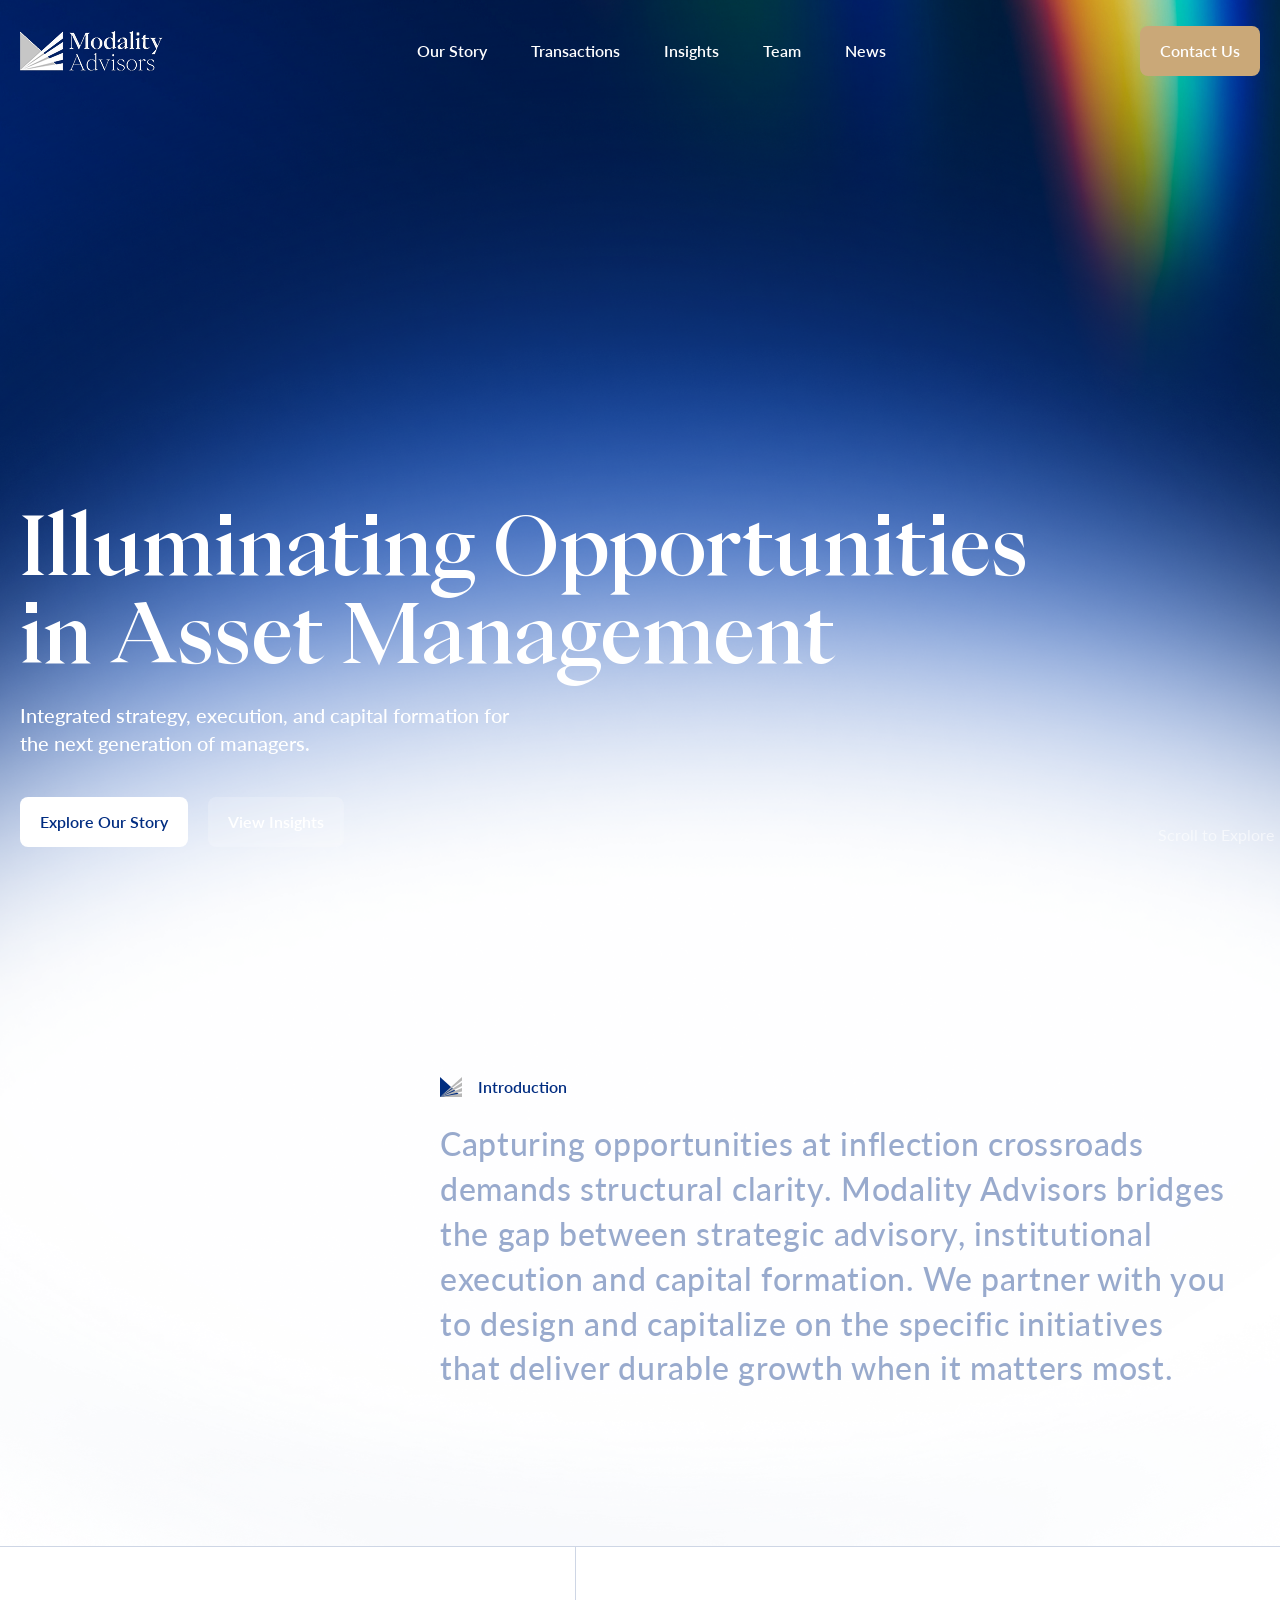
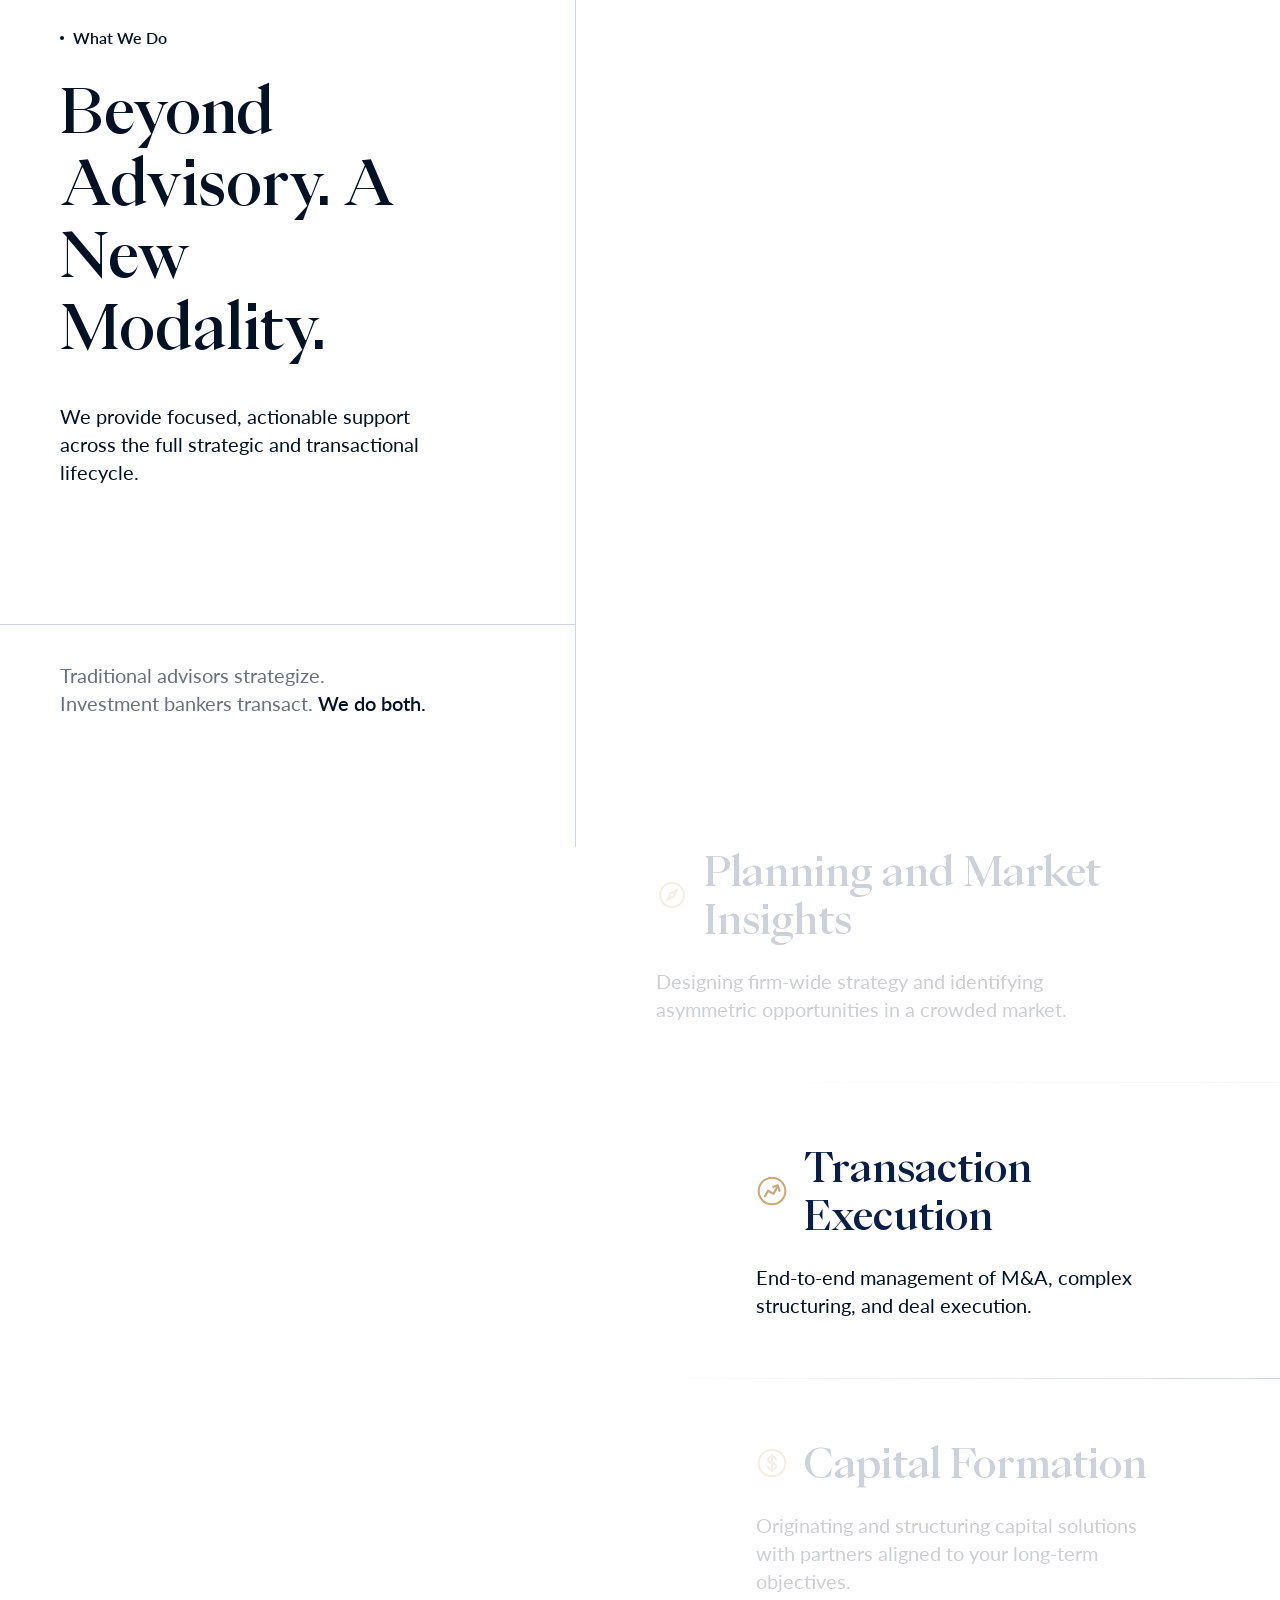
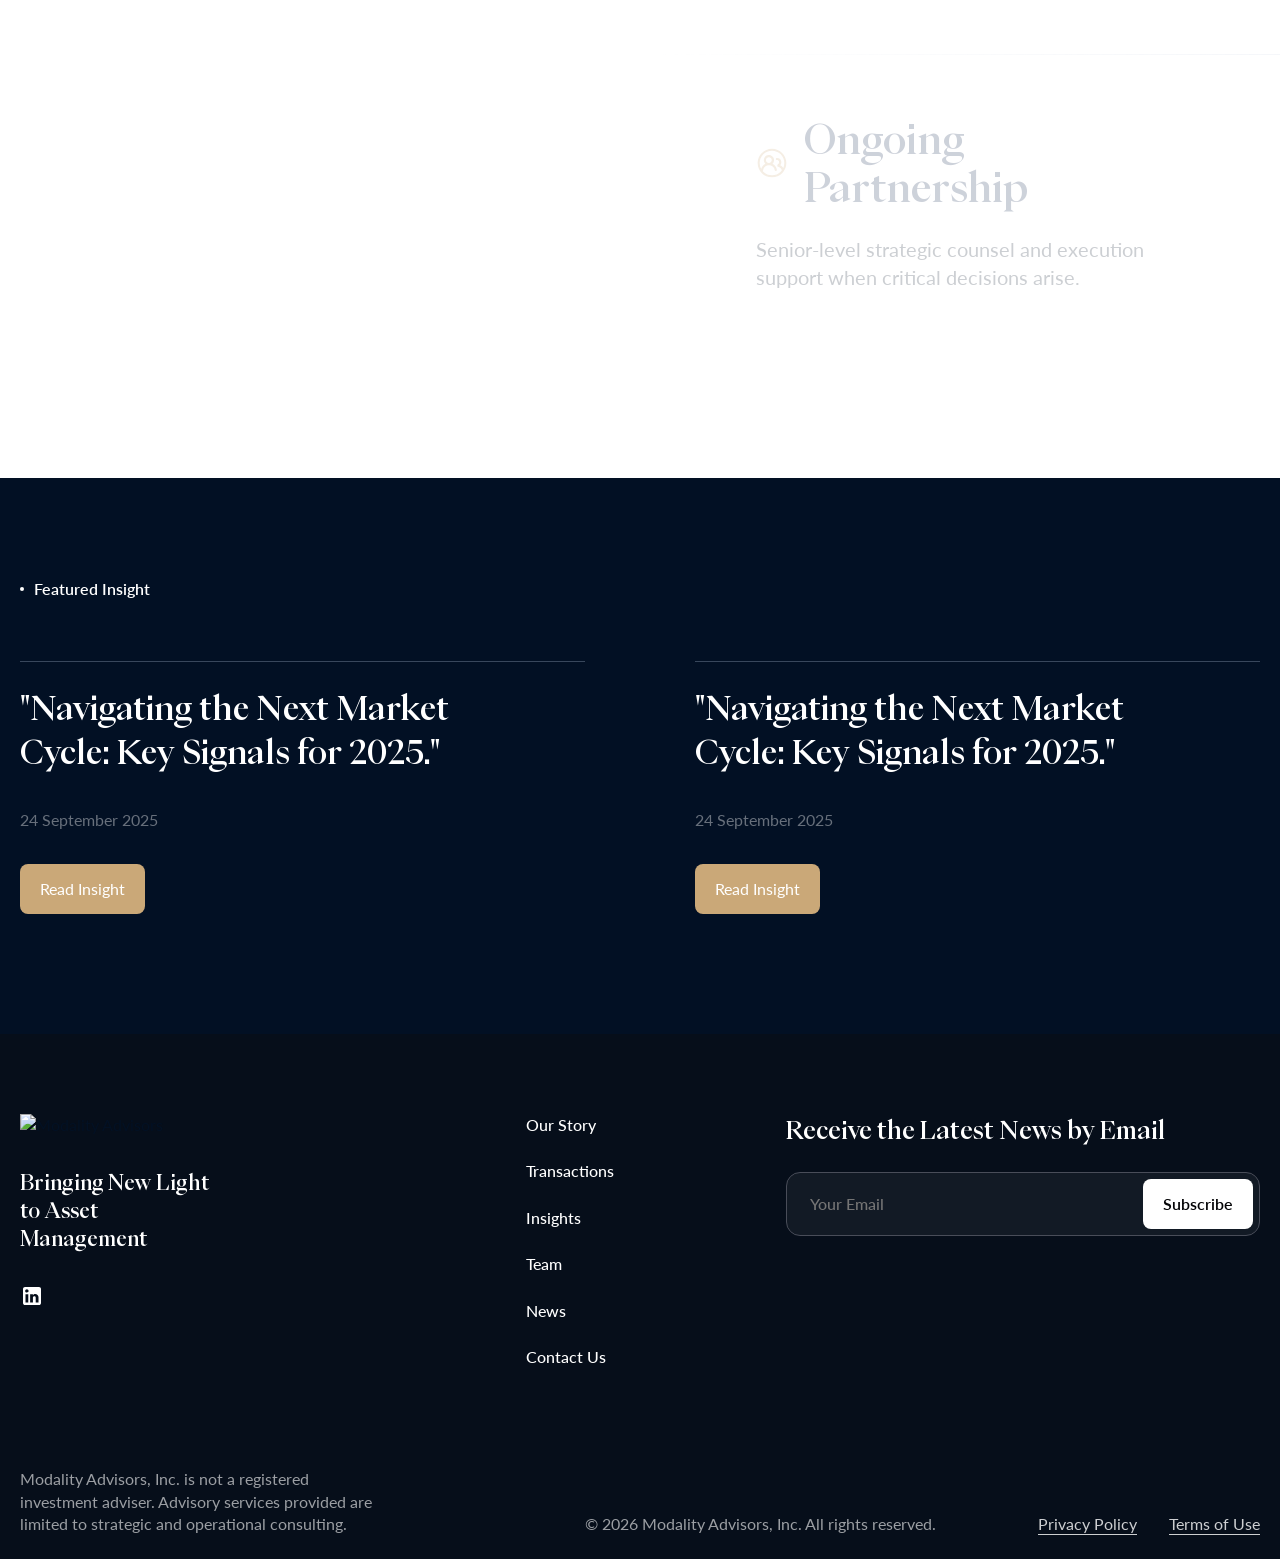
==== index.html @ 1dcf562c "Initial commit" ====
<!DOCTYPE html>
<html lang="en">

<head>
	<!-- Basic Page Needs
		================================================== -->
	<meta charset="utf-8">
	<!--[if IE]><meta http-equiv="x-ua-compatible" content="IE=9" /><![endif]-->
	<meta http-equiv="X-UA-Compatible" content="IE=edge">
	<meta name="viewport" content="width=device-width, initial-scale=1">
	<title></title>
	<meta name="description" content="SFI">
	<link rel="stylesheet" href="https://cdn.jsdelivr.net/npm/swiper@11/swiper-bundle.min.css" />

	<link rel="stylesheet" href="assets/fonts/PP-Eiko/stylesheet.css">
	<link rel="stylesheet" type="text/css" href="assets/css/main.css" />
	<link rel="stylesheet" type="text/css" href="assets/css/xh.css" />
	<link rel="stylesheet" type="text/css" href="assets/css/responsive.css" />

</head>

<body>
	<div id="wrapper">
		<header id="header" class="site-header">
			<div class="container">
				<div class="wrap-header">
					<div class="site-brand">
						<div class="logo">
							<a href="./index.html"><img src="assets/images/Logo.png" alt=""></a>
						</div>
					</div>
					<nav class="main-menu">
						<ul>
							<li><a href="#">Our Story</a></li>
							<li><a href="#">Transactions</a></li>
							<li><a href="#">Insights</a></li>
							<li><a href="#">Team</a></li>
							<li><a href="#">News</a></li>
						</ul>

					</nav>
					<div class="wrap-btn-header">
						<a href="#" class="btn btn-primary ">Contact Us</a>
					</div>
				</div>
			</div>

		</header>
		<main id="content" class="site-main">
			<div class="relative wrap-hero-bg">
				<section class="bg-hero">
					<img src="assets/images/home/bg-hero.png" alt="">
				</section>
				<section class="hero-section"
					style="--bg:url('../images/home/hero-home.png');--padding:40px;--height:887px">

					<div class="container">
						<div class="inner-hero">
							<h1 class="title-hero">Illuminating Opportunities in Asset Management</h1>
							<div class="desc-hero">
								<p>Integrated strategy, execution, and capital formation for <br> the next generation of
									managers.</p>
							</div>
							<div class="wrap-btn-hero">
								<a href="# " class="btn">Explore Our Story <span>
										<svg xmlns="http://www.w3.org/2000/svg" width="16" height="16"
											viewBox="0 0 16 16" fill="none">
											<path d="M2.5 8L13 8M9.5 12L13.5 8L9.5 4" stroke="#002C81"
												stroke-linecap="round" stroke-linejoin="round" />
										</svg></span></a>
								<a href="#" class="btn btn-secondary"> View Insights</a>
							</div>
						</div>
						<div class="scroll-explore">
							<p> Scroll to Explore</p>
							<span><svg xmlns="http://www.w3.org/2000/svg" width="24" height="24" viewBox="0 0 24 24"
									fill="none">
									<path
										d="M15.4708 13.4687C15.5395 13.395 15.6223 13.3359 15.7143 13.2949C15.8063 13.2539 15.9056 13.2319 16.0063 13.2301C16.107 13.2283 16.207 13.2469 16.3004 13.2846C16.3938 13.3223 16.4786 13.3785 16.5499 13.4497C16.6211 13.5209 16.6772 13.6057 16.7149 13.6991C16.7527 13.7925 16.7712 13.8925 16.7694 13.9932C16.7676 14.0939 16.7456 14.1932 16.7046 14.2852C16.6636 14.3772 16.6045 14.46 16.5308 14.5287L12.5308 18.5287C12.3902 18.6692 12.1996 18.748 12.0008 18.748C11.8021 18.748 11.6114 18.6692 11.4708 18.5287L7.47082 14.5287C7.39714 14.46 7.33803 14.3772 7.29704 14.2852C7.25605 14.1932 7.23401 14.0939 7.23223 13.9932C7.23046 13.8925 7.24898 13.7925 7.2867 13.6991C7.32442 13.6057 7.38057 13.5209 7.45179 13.4497C7.523 13.3785 7.60784 13.3223 7.70123 13.2846C7.79462 13.2469 7.89464 13.2283 7.99535 13.2301C8.09605 13.2319 8.19536 13.2539 8.28736 13.2949C8.37936 13.3359 8.46216 13.395 8.53082 13.4687L11.2508 16.1887L11.2508 6.49871C11.2508 6.2998 11.3298 6.10903 11.4705 5.96838C11.6111 5.82773 11.8019 5.74871 12.0008 5.74871C12.1997 5.74871 12.3905 5.82773 12.5312 5.96838C12.6718 6.10903 12.7508 6.2998 12.7508 6.49871L12.7508 16.1887L15.4708 13.4687Z"
										fill="white" fill-opacity="0.6" />
								</svg></span>
						</div>
					</div>
				</section>
				<section class="introduction-home">
					<div class="container">
						<div class="inner-introduction-home">
							<div class="heading-introduction-home">
								<img src="assets/images/home/BRAND ASSETS_MA_LOGOMARK_BLUE_GREY_2.svg" alt="">
								<h2>Introduction</h2>
							</div>
							<div class="content-introduction-home typing-fade">
								<p>
									Capturing opportunities at inflection crossroads demands structural clarity.
									Modality
									Advisors bridges the gap between strategic advisory, institutional execution and
									capital
									formation. We partner with you to design and capitalize on the specific
									initiatives that
									deliver durable growth when it matters most.
								</p>
							</div>
						</div>
					</div>
				</section>
			</div>
			<section class="what-we-do">
				<div class="what-we-do-col-left">
					<div class="what-we-do-header">
						<span class="what-we-do-label"><svg xmlns="http://www.w3.org/2000/svg" width="4" height="4"
								viewBox="0 0 4 4" fill="none">
								<circle cx="2" cy="2" r="2" fill="#031124" />
							</svg>What We Do</span>
						<h2 class="what-we-do-title">Beyond Advisory. A New Modality.</h2>
						<div class="what-we-do-desc">
							<p class="">We provide focused, actionable support across the full strategic and
								transactional lifecycle.</p>
						</div>
					</div>

					<div class="what-we-do-tagline">
						<p class="">Traditional advisors strategize.<br>
							Investment bankers transact.
							<strong>We do both.</strong>
						</p>
					</div>
				</div>

				<div class="what-we-do-col-right">
					<div class="what-we-do-item what-we-do-item--active">
						<div class="what-we-do-item-header">
							<span class="what-we-do-item-icon"><img src="assets/images/home/what-we-do-item-icon1.svg"
									alt=""></span>
							<h3 class="what-we-do-item-title">Planning and Market Insights</h3>
						</div>
						<p class="what-we-do-item-desc">Designing firm-wide strategy and identifying asymmetric
							opportunities in a crowded market.</p>
					</div>

					<div class="what-we-do-item">
						<div class="what-we-do-item-header">
							<span class="what-we-do-item-icon"><img src="assets/images/home/what-we-do-item-icon2.svg"
									alt=""></span>
							<h3 class="what-we-do-item-title">Transaction Execution</h3>
						</div>
						<p class="what-we-do-item-desc">End-to-end management of M&A, complex structuring, and deal
							execution.</p>
					</div>

					<div class="what-we-do-item">
						<div class="what-we-do-item-header">
							<span class="what-we-do-item-icon"><img src="assets/images/home/what-we-do-item-icon3.svg"
									alt=""></span>
							<h3 class="what-we-do-item-title">Capital Formation</h3>
						</div>
						<p class="what-we-do-item-desc">Originating and structuring capital solutions with partners
							aligned to your long-term objectives.</p>
					</div>

					<div class="what-we-do-item">
						<div class="what-we-do-item-header">
							<span class="what-we-do-item-icon"><img src="assets/images/home/what-we-do-item-icon4.svg"
									alt=""></span>
							<h3 class="what-we-do-item-title">Ongoing Partnership</h3>
						</div>
						<p class="what-we-do-item-desc">Senior-level strategic counsel and execution support when
							critical decisions arise.</p>
					</div>
				</div>

			</section>
			<section class="featured-insight">
				<div class="container">
					<span class="featured-insight-label"><svg xmlns="http://www.w3.org/2000/svg" width="4" height="4"
							viewBox="0 0 4 4" fill="none">
							<circle cx="2" cy="2" r="2" fill="white" />
						</svg>Featured Insight</span>

					<div class="featured-insight-grid">
						<div class="featured-insight-item">
							<h3 class="featured-insight-title">"Navigating the Next Market Cycle: Key Signals for 2025."
							</h3>
							<p class="featured-insight-date">24 September 2025</p>
							<a href="#" class="btn btn-primary">Read Insight <span><svg
										xmlns="http://www.w3.org/2000/svg" width="16" height="16" viewBox="0 0 16 16"
										fill="none">
										<path d="M8.375 3.5L12.875 8L8.375 12.5M12.25 8L3.125 8" stroke="white"
											stroke-width="1.5" stroke-miterlimit="10" stroke-linecap="square" />
									</svg></span></a>
						</div>

						<div class="featured-insight-item">
							<h3 class="featured-insight-title">"Navigating the Next Market Cycle: Key Signals for 2025."
							</h3>
							<p class="featured-insight-date">24 September 2025</p>
							<a href="#" class="btn btn-primary">Read Insight <span><svg
										xmlns="http://www.w3.org/2000/svg" width="16" height="16" viewBox="0 0 16 16"
										fill="none">
										<path d="M8.375 3.5L12.875 8L8.375 12.5M12.25 8L3.125 8" stroke="white"
											stroke-width="1.5" stroke-miterlimit="10" stroke-linecap="square" />
									</svg></span></a>
						</div>
					</div>
				</div>
			</section>
		</main>
		<footer class="site-footer" id="footer">
			<div class="container">
				<div class="footer-inner">
					<div class="footer-top">
						<div class="footer-brand">
							<a href="#" class="footer-logo">
								<img src="assets/images/logo.png" alt="Modality Advisors">
							</a>
							<p class="footer-tagline">Bringing New Light to Asset Management</p>
							<div class="footer-social">
								<a href="#" class="">
									<svg xmlns="http://www.w3.org/2000/svg" width="24" height="24" viewBox="0 0 24 24"
										fill="none">
										<path
											d="M19 3C19.5304 3 20.0391 3.21071 20.4142 3.58579C20.7893 3.96086 21 4.46957 21 5V19C21 19.5304 20.7893 20.0391 20.4142 20.4142C20.0391 20.7893 19.5304 21 19 21H5C4.46957 21 3.96086 20.7893 3.58579 20.4142C3.21071 20.0391 3 19.5304 3 19V5C3 4.46957 3.21071 3.96086 3.58579 3.58579C3.96086 3.21071 4.46957 3 5 3H19ZM18.5 18.5V13.2C18.5 12.3354 18.1565 11.5062 17.5452 10.8948C16.9338 10.2835 16.1046 9.94 15.24 9.94C14.39 9.94 13.4 10.46 12.92 11.24V10.13H10.13V18.5H12.92V13.57C12.92 12.8 13.54 12.17 14.31 12.17C14.6813 12.17 15.0374 12.3175 15.2999 12.5801C15.5625 12.8426 15.71 13.1987 15.71 13.57V18.5H18.5ZM6.88 8.56C7.32556 8.56 7.75288 8.383 8.06794 8.06794C8.383 7.75288 8.56 7.32556 8.56 6.88C8.56 5.95 7.81 5.19 6.88 5.19C6.43178 5.19 6.00193 5.36805 5.68499 5.68499C5.36805 6.00193 5.19 6.43178 5.19 6.88C5.19 7.81 5.95 8.56 6.88 8.56ZM8.27 18.5V10.13H5.5V18.5H8.27Z"
											fill="white" />
									</svg>
								</a>
							</div>

						</div>

						<nav class="footer-nav">
							<ul class="footer-nav-list">
								<li><a href="#">Our Story</a></li>
								<li><a href="#">Transactions</a></li>
								<li><a href="#">Insights</a></li>
								<li><a href="#">Team</a></li>
								<li><a href="#">News</a></li>
								<li><a href="#">Contact Us</a></li>
							</ul>
						</nav>

						<div class="footer-newsletter">
							<h3 class="footer-newsletter-title">Receive the Latest News by Email</h3>
							<div class="footer-newsletter-form">
								<input class="footer-newsletter-input" type="email" placeholder="Your Email">
								<button class="footer-newsletter-btn btn">Subscribe <span>
										<svg xmlns="http://www.w3.org/2000/svg" width="12" height="9" viewBox="0 0 12 9"
											fill="none">
											<path d="M0.5 4.5L11 4.5M7.5 8.5L11.5 4.5L7.5 0.5" stroke="#002C81"
												stroke-linecap="round" stroke-linejoin="round" />
										</svg>
									</span></button>
							</div>
						</div>
					</div>

					<div class="footer-bottom">
						<p class="footer-disclaimer">Modality Advisors, Inc. is not a registered investment adviser.
							Advisory services provided are limited to strategic and operational consulting.</p>
						<div class="footer-right-bottom">
							<p class="footer-copyright">© 2026 Modality Advisors, Inc. All rights reserved.</p>
							<div class="footer-legal">
								<a href="#">Privacy Policy</a>
								<a href="#">Terms of Use</a>
							</div>
						</div>
					</div>
				</div>
			</div>
		</footer>
	</div>

	<script type="text/javascript" src="assets/js/jquery-3.5.0.min.js"></script>
	<script src="https://cdn.jsdelivr.net/npm/swiper@11/swiper-bundle.min.js"></script>
	<script src="https://cdn.jsdelivr.net/npm/gsap@3/dist/gsap.min.js"></script>
	<script src="https://cdn.jsdelivr.net/npm/gsap@3/dist/ScrollTrigger.min.js"></script>
	<script type="text/javascript" src="assets/js/main.js"></script>
	<script type="text/javascript">
		document.addEventListener("DOMContentLoaded", function () {
			const elements = document.querySelectorAll(".typing-fade");
			if (!elements.length) return;

			elements.forEach((el) => {
				const text = el.textContent.replace(/\s+/g, " ").trim();
				el.textContent = "";

				[...text].forEach((char) => {
					const span = document.createElement("span");
					span.textContent = char;
					span.style.color = "rgba(0, 44, 129, 0.40)";
					el.appendChild(span);
				});

				const letters = el.querySelectorAll("span");

				function updateTypingByScroll() {
					const rect = el.getBoundingClientRect();
					const windowHeight = window.innerHeight;

					const start = windowHeight * 0.8;
					const end = windowHeight * 0.2;

					let progress = (start - rect.top) / (start - end);
					progress = Math.max(0, Math.min(1, progress));

					const activeCount = Math.floor(progress * letters.length);

					letters.forEach((letter, index) => {
						letter.style.color = index < activeCount ? "#002C81" : "rgba(0, 44, 129, 0.40)";
					});
				}

				updateTypingByScroll();
				window.addEventListener("scroll", updateTypingByScroll);
			});

			const scrollBtn = document.querySelector(".home-hero-scroll");
			if (!scrollBtn) return;

			scrollBtn.addEventListener("click", function () {
				const currentSection = scrollBtn.closest("section");
				if (!currentSection) return;

				const nextSection = currentSection.nextElementSibling;
				if (nextSection) {
					nextSection.scrollIntoView({
						behavior: "smooth",
						block: "start",
					});
				}
			});
		});
	</script>

</body>

</html>
---- assets/fonts/PP-Eiko/stylesheet.css ----
@font-face {
    font-family: 'PP Eiko';
    src: url('PPEiko-Heavy.woff2') format('woff2'),
        url('PPEiko-Heavy.woff') format('woff');
    font-weight: 900;
    font-style: normal;
    font-display: swap;
}

@font-face {
    font-family: 'PP Eiko';
    src: url('PPEiko-Thin.woff2') format('woff2'),
        url('PPEiko-Thin.woff') format('woff');
    font-weight: 100;
    font-style: normal;
    font-display: swap;
}

@font-face {
    font-family: 'PP Eiko';
    src: url('PPEiko-Medium.woff2') format('woff2'),
        url('PPEiko-Medium.woff') format('woff');
    font-weight: 500;
    font-style: normal;
    font-display: swap;
}
---- assets/css/main.css ----
/* ===== RESET ===== */
@import url('https://fonts.googleapis.com/css2?family=Lato:ital,wght@0,100;0,300;0,400;0,700;0,900;1,100;1,300;1,400;1,700;1,900&display=swap');

*,
*::before,
*::after {
  margin: 0;
  padding: 0;
  box-sizing: border-box;
}

:root {
  --Gold: #CAA878;
  --Blue: #002C81;
}

/* ===== BASE ===== */
html {
  font-size: 16px;
  scroll-behavior: smooth;
}

body {
 color: #031124;
  font-family: Lato;
  font-size: 16px;
  font-style: normal;
  font-weight: 400;
  line-height: 140%;
  background: #fff;
}

/* ===== ELEMENT ===== */
img {

  display: block;
}

a {
  text-decoration: none;
  color: inherit;
}

ul,
ol {
  list-style: none;
}

button,
input,
textarea {
  font-family: inherit;
  border: none;
  outline: none;
  background: none;
}

button {
  cursor: pointer;
}

/* ===== CONTAINER ===== */
.container {
  max-width: 1520px;
  margin: 0 auto;
  padding-left: 20px;
  padding-right: 20px;
}

/* ===== SECTION ===== */
h1,
h2,
h3,
h4,
h5,
h6 {
  font-weight: 500;
  line-height: 1.4;
  font-family: 'PP Eiko';

}

h1 {
  font-size: 80px;
}

h2 {
  font-size: 60px;
}

h3 {
  font-size: 40px;
}

p {
  margin-bottom: 24px;
 font-size: inherit;
}
p:last-child {
  margin-bottom: 0;
}
/* ===== UTILITIES ===== */
.text-center {
  text-align: center;
}

.text-left {
  text-align: left;
}

.text-right {
  text-align: right;
}

.d-flex {
  display: flex;
}

.align-center {
  align-items: center;
}

.justify-center {
  justify-content: center;
}

.justify-between {
  justify-content: space-between;
}

/* ===== BUTTON ===== */
.btn {
  display: inline-flex;
  padding: 14px 20px;
  justify-content: center;
  align-items: center;
  gap: 10px;
  border-radius: 8px;
  background: #FFF;
  color: var(--Blue, #002C81);
  font-family: Lato;
  font-size: 16px;
  font-style: normal;
  font-weight: 600;
  line-height: 140%;
  gap: 0;
}

.btn span {
  opacity: 0;
  visibility: visible;
  width: 0;
  transition: all 0.3s ease-in-out;
  display: flex;
  align-items: center;
  justify-content: center;
}

.btn:hover {
  gap: 10px;
}

.btn:hover span {
  opacity: 1;
  visibility: visible;
  width: 16px;
  height: 16px;
  aspect-ratio: 1/1;
}

.btn.btn-primary {
  border-radius: 8px;
  background: var(--Gold, #CAA878);
  backdrop-filter: blur(2px);
  color: #fff;
}

.btn.btn-primary:hover {
  border-radius: 8px;
  background: var(--Navy, #021024);
  backdrop-filter: blur(2px);
}

.btn.btn-secondary {
  border-radius: 8px;
  background: rgba(255, 255, 255, 0.20);
  backdrop-filter: blur(2px);
  color: #fff;
}

.btn.btn-secondary:hover {
  border-radius: 8px;
  background: rgba(29, 85, 188, 0.20);
  backdrop-filter: blur(2px);
}

/* ===== IMAGE COVER ===== */
.img-cover {
  width: 100%;
  height: 100%;
  object-fit: cover;
}

img {
  max-width: 100%;
  height: auto;
}

/* ===== HIDE / SHOW ===== */
.hidden {
  display: none !important;
}

a {
  -webkit-transition-duration: 0.3s;
  -moz-transition-duration: 0.3s;
  -ms-transition-duration: 0.3s;
  -o-transition-duration: 0.3s;
  transition-duration: 0.3s;
}

:focus {
  outline: none;
}

ul {
  padding: 0;
}

/*=======================
       Page Layout
=======================*/
#wrapper {
  /* overflow: hidden; */
  position: relative;
}
---- assets/css/xh.css ----
.site-header {
    position: absolute;
    width: 100%;
    top: 12px;
    left: 0;
    z-index: 99;
}

.wrap-header {
    display: flex;
    justify-content: space-between;
    align-items: center;
    padding: 14px 0;
}

.site-brand {
    width: 143px;
    aspect-ratio: 143/40;
}

.site-brand a {
    display: block;
}

.wrap-btn-header {
    width: 120px;
}

.site-brand a img {
    display: block;
    width: 100%;
    object-fit: cover;
    height: 100%;
}

.main-menu {}

.main-menu ul {
    display: flex;
    align-items: center;
    gap: 20px;
}

.main-menu ul li a {
    color: #FFF;
    font-family: Lato;
    font-size: 16px;
    font-style: normal;
    font-weight: 600;
    line-height: 140%;
    padding: 8px 12px;
}

.main-menu ul li a:hover {
    border-radius: 8px;
    background: rgba(255, 255, 255, 0.20);
    backdrop-filter: blur(2px);
}

/* footer */

.site-footer {
    padding: 80px 0 24px;
    background: #060E1A;
}

.footer-brand {
    width: 27%;
    display: flex;
    flex-direction: column;
    gap: 32px;
}

.footer-tagline {
    color: #FFF;
    font-family: "PP Eiko";
    font-size: 20px;
    font-style: normal;
    font-weight: 400;
    line-height: 140%;
    margin-bottom: 0;
    max-width: 205px;
}

.footer-social {
    display: flex;
    align-items: center;
    gap: 4px
}


.footer-social a {
    display: block;

}

.footer-social a img,
.footer-social a svg {
    display: block;
}


.footer-newsletter {
    max-width: 474px;
    width: 100%;
}


.footer-newsletter-title {
    color: #FFF;
    font-family: "PP Eiko";
    font-size: 24px;
    font-style: normal;
    font-weight: 400;
    line-height: 140%;
    margin-bottom: 24px;

}

.footer-newsletter-form {
    width: 100%;
    position: relative;
    display: inline-flex;
    padding: 6px 6px 6px 23px;
    justify-content: space-between;
    align-items: center;
    border-radius: 14px;
    border: 1px solid #494D59;
    background: rgba(255, 255, 255, 0.05);
}


.footer-newsletter-form input {
    color: #7E8190;
    font-family: Lato;
    font-size: 16px;
    font-style: normal;
    font-weight: 500;
    line-height: 140%;
    width: calc(100% - 140px);
}

.footer-newsletter-btn {
    color: #040406;
}

.footer-nav-list {
    display: flex;
    flex-direction: column;
    gap: 24px;

}

.footer-nav-list li a {
    color: #FFF;
    font-family: Lato;
    font-size: 16px;
    font-style: normal;
    font-weight: 500;
    line-height: 140%;
    /* 22.4px */
}

.footer-top {
    display: flex;
    justify-content: space-between;
    margin-bottom: 100px;
}

.footer-disclaimer {
    color: rgba(255, 255, 255, 0.60);
    font-family: Lato;
    font-size: 16px;
    font-style: normal;
    font-weight: 400;
    line-height: 140%;
    width: 100%;
    max-width: 352px;
    margin-bottom: 0;
}

.footer-bottom {
    display: flex;
    align-items: flex-end;
    justify-content: space-between;
    gap: 213px;
}

.footer-right-bottom {
    width: calc(100% - 213px - 352px);
    display: inline-flex;
    align-items: center;
    justify-content: space-between;
}

.footer-copyright {
    color: rgba(255, 255, 255, 0.60);
    font-family: Lato;
    font-size: 16px;
    font-style: normal;
    font-weight: 400;
    margin-bottom: 0;
    line-height: 140%;
}

.footer-legal {
    display: flex;
    align-items: center;
    gap: 32px;
}

.footer-legal a {
    color: rgba(255, 255, 255, 0.80);
    font-family: Lato;
    font-size: 16px;
    font-style: normal;
    font-weight: 400;
    line-height: 140%;
    text-decoration-line: underline;
    text-decoration-style: solid;
    text-decoration-skip-ink: auto;
    text-decoration-thickness: auto;
    text-underline-offset: auto;
    text-underline-position: from-font;
}

.hero-section {
    background-image: var(--bg);
    min-height: var(--height, 850px);
    background-position: center;
    background-repeat: no-repeat;
    background-size: cover;
    display: flex;
    align-items: end;
    justify-content: flex-start;
    padding: var(--padding, 60px) 0;
}



.hero-section .container {
    display: flex;
    flex-direction: column;
    align-items: flex-start;
    height: 100%;
    width: 100%;
    position: relative;

}

.wrap-btn-hero {
    display: flex;
    gap: 20px;
    margin-top: 40px;
}

.title-hero {

    color: #FFF;
    font-family: "PP Eiko";
    font-size: 80px;
    font-style: normal;
    font-weight: 500;
    line-height: 110%;
    max-width: 1033px;
    margin-bottom: 0;
}

.desc-hero {
    color: #FFF;
    font-family: Lato;
    font-size: 20px;
    font-style: normal;
    font-weight: 500;
    line-height: 140%;
    margin-top: 24px;
}

.desc-hero p {
    margin-bottom: 0;
}

.scroll-explore {
    display: inline-flex;
    align-items: center;
    gap: 2px;
    cursor: pointer;
    position: absolute;
    right: -20px;
    bottom: 0;
}

.scroll-explore p {
    color: rgba(255, 255, 255, 0.60);
    font-family: Lato;
    font-size: 16px;
    font-style: normal;
    font-weight: 400;
    line-height: 140%;
    /* 22.4px */
    margin-bottom: 0;
}

.scroll-explore span {
    width: 24px;
    height: 24px;
    justify-content: center;
    aspect-ratio: 1/1;
    display: flex;
    align-items: center;
}

.inner-introduction-home {
    max-width: 788px;
    margin-left: auto;
    margin-right: 32px;
}

.introduction-home {
    padding-top: 189px;
    padding-bottom: 155px;

}

.site-main {
    position: relative;
}

.bg-hero {
    position: absolute;
    top: 0;
    left: 0;
    z-index: 0;
    width: 100%;
}

.bg-hero img {
    width: 100%;
}

.hero-section {
    /* position: relative; */
    z-index: 1;
}

.introduction-home {
    z-index: 1;
    position: relative;
}

.relative {
    position: relative;
}

.heading-introduction-home {
    display: flex;
    gap: 16px;
    align-items: center;
    margin-bottom: 24px
}

.heading-introduction-home img {
    display: block;
}

.heading-introduction-home h2 {
    color: var(--Blue, #002C81);
    font-family: Lato;
    font-size: 16px;
    font-style: normal;
    font-weight: 600;
    line-height: 140%;
}

.content-introduction-home {
    color: rgba(0, 44, 129, 0.40);
    font-family: Lato;
    font-size: 32px;
    font-style: normal;
    font-weight: 500;
    line-height: 140%;
    letter-spacing: 0.64px;
}

.content-introduction-home span {
    color: var(--Blue, #002C81);
}

.wrap-hero-bg {
    overflow: hidden;
}

.what-we-do {
    border-top: 1px solid #CED6E5;
}

.what-we-do {
    display: flex;
    align-items: flex-start;
    position: relative;
}

.what-we-do-header {
    padding: 0 154px 0 60px
}

.what-we-do-col-left {
    width: 45%;
    padding: 0;
    padding: 80px 0 130px 0;
    position: sticky;
    top: 0;
    height: 100dvh;
    display: flex;
    flex-direction: column;
    justify-content: space-between;
    border-right: 1px solid #CED6E5;
}

.what-we-do-col-right {
    width: 55%;
    padding-top: 100dvh;
    padding-bottom: 127px;
    padding-left: 80px;
}

.what-we-do-label {
    display: flex;
    align-items: center;
    gap: 9px;
    color: #031124;
    font-family: Lato;
    font-size: 16px;
    font-style: normal;
    font-weight: 600;
    line-height: 140%;
    margin-bottom: 24px;
}

.what-we-do-label svg {
    display: block;
}

.what-we-do-title {
    color: #031124;
    font-family: "PP Eiko";
    font-size: 60px;
    font-style: normal;
    font-weight: 500;
    line-height: 120%;
    max-width: 517px;
    margin-bottom: 40px;
}

.what-we-do-desc {
    color: #031124;
    font-family: Lato;
    font-size: 20px;
    font-style: normal;
    font-weight: 400;
    line-height: 140%;
    max-width: 414px;
}

.what-we-do-tagline {
    padding: 36px 111px 0 60px;
    border-top: 1px solid #CED6E5;
    color: #69707F;
    font-family: Lato;
    font-size: 20px;
    font-style: normal;
    font-weight: 400;
    line-height: 140%;
    /* 28px */
}

.what-we-do-tagline strong {
    color: var(--Navy, #021024);
    font-weight: 600;
}

.what-we-do-item {
    padding: 60px 100px 60px 100px;
    position: relative;

}

.what-we-do-item::after {
    content: '';
    position: absolute;
    bottom: 0;
    left: 0;
    width: 100%;
    height: 1px;
    background: linear-gradient(90deg, rgba(206, 214, 229, 0.00) 0%, rgba(206, 214, 229, 0.50) 50%, #CED6E5 100%);
}

.what-we-do-item:last-child::after {
    display: none;
}

.what-we-do-item-header {
    display: flex;
    align-items: center;
    margin-bottom: 24px;
    gap: 16px;
}

.what-we-do-item-icon {
    width: 32px;
    height: 32px;
    display: flex;
    align-items: center;
    justify-content: center;
}

.what-we-do-item-icon img {
    display: block;
}

.what-we-do-item-title {
    color: #081E48;
    font-family: "PP Eiko";
    font-size: 40px;
    font-style: normal;
    font-weight: 400;
    line-height: 120%;
    width: calc(100% - 32px - 16px);
}

.what-we-do-item-desc {
    color: #031124;
    font-family: Lato;
    font-size: 20px;
    font-style: normal;
    font-weight: 400;
    line-height: 140%;
    max-width: 461px;
}

.what-we-do-item {
    opacity: 0.2;
    transition: all 0.3s ease-in-out;
}

.what-we-do-item--active {
    opacity: 1;
    padding-left: 0;
    padding-top: 0;
}

.featured-insight {
    padding: 100px 0 120px;
    background: #021024;
}

.featured-insight-label {
    color: #FFF;
    font-family: Lato;
    font-size: 16px;
    font-style: normal;
    font-weight: 600;
    line-height: 140%;
    /* 22.4px */
    display: flex;
    gap: 10px;
    align-items: center;
    margin-bottom: 60px;

}

.featured-insight-label svg {
    display: block;
}

.featured-insight-grid {
    display: grid;
    gap: 110px;
    grid-template-columns: repeat(2, 1fr);
}

.featured-insight-item {
    padding-top: 24px;
    padding-right: 71px;
    border-top: 1px solid #38475C;
}

.featured-insight-title {
    color: #FFF;
    font-family: "PP Eiko";
    font-size: 32px;
    font-style: normal;
    font-weight: 400;
    line-height: 140%;
    /* 44.8px */
    margin-bottom: 34px;
}

.featured-insight-date {
    color: rgba(255, 255, 255, 0.40);
    font-family: Lato;
    font-size: 16px;
    font-style: normal;
    font-weight: 400;
    line-height: 140%;
    margin-bottom: 32px;
}
.featured-insight-item .btn-primary{
    font-weight: 400;

}
.featured-insight-item .btn-primary:hover {
    background: var(--Gold, #CAA878);
    color: #fff;
}
---- assets/css/responsive.css ----
@media (max-width: 1280px) {

    .right-header {
        padding-right: 0;

    }.site-brand{
        margin: 0;
    }
}

@media (max-width: 1023px) {
    .right-header {
        padding-right: 0;
        position: absolute;
        width: 300px;
        top: 0;
        right: 0;
        display: flex;
        gap: 10px;
        flex-direction: column;
        background: #0D2E59;
        box-shadow: -2px 0px 12px 0px #00000040;
        padding: 58px 16px 94px;
        align-items: flex-start;
        max-height: 100dvh;
        overflow-y: auto;
        transform: translateX(100%);
        transition: all 0.5s ease-in-out;
    }

    .right-header.is-open {
        transform: translateX(0);

    }

    .main-menu .menu li .sub-menu li a img {
        filter: brightness(0) invert(1);
    }

    .menu-lang {
        order: -1;
        width: 100%;
        display: flex;
        justify-content: flex-end;
        align-items: center;
    }

    .main-menu .menu li a {
        padding: 0 0 16px;
        font-family: Epilogue;
        font-weight: 300;
        font-size: 20px;
        line-height: 26.67px;
        letter-spacing: 0px;
        color: #fff;
    }

    .main-menu .menu {
        display: block;
    }

    .wrap-header {
        padding: 12px 16px;

    }

    .hambuger-mobile {
        position: relative;
        background: #0D2E59;
        height: 30px;
        width: 30px;
        display: flex;
        align-items: center;
        justify-content: center;

    }

    .lines {
        width: 20px;
        height: 2px;
        background: #fff;
        display: block;
        position: absolute;
        top: 50%;
        left: 50%;
        margin-left: -10.5px;
        margin-top: -1.5px;
        -webkit-transition: -webkit-transform 200ms;
        transition: -webkit-transform 200ms;
        transition: transform 200ms;
        transition: transform 200ms, -webkit-transform 200ms;
    }

    .line-1 {
        -webkit-transform: translate3d(0, -6px, 0);
        transform: translate3d(0, -6px, 0);
    }

    .line-2 {
        -webkit-transform: translate3d(0, 0, 0);
        transform: translate3d(0, 0, 0);

    }

    .line-3 {
        -webkit-transform: translate3d(0, 6px, 0);
        transform: translate3d(0, 6px, 0);
    }

    .hambuger-mobile.exit .line-1 {
        -webkit-transform: translate3d(0, 0, 0) rotate(45deg);
        transform: translate3d(0, 0, 0) rotate(45deg);
    }

    .hambuger-mobile.exit .line-2 {
        opacity: 0;
        -webkit-transform: translate3d(0, 0, 0) scale(0.1, 1);
        transform: translate3d(0, 0, 0) scale(0.1, 1);
    }

    .hambuger-mobile.exit .line-3 {
        -webkit-transform: translate3d(0, 0, 0) rotate(-45deg);
        transform: translate3d(0, 0, 0) rotate(-45deg);
    }

    .sub-menu {
        display: none;
    }

    .main-menu .menu li .sub-menu li a {
        font-family: Epilogue;
        font-weight: 300;
        font-size: 14px;
        line-height: 18.67px;
        letter-spacing: 0px;
        padding: 0 0 10px;
        color: #fff;
    }
}
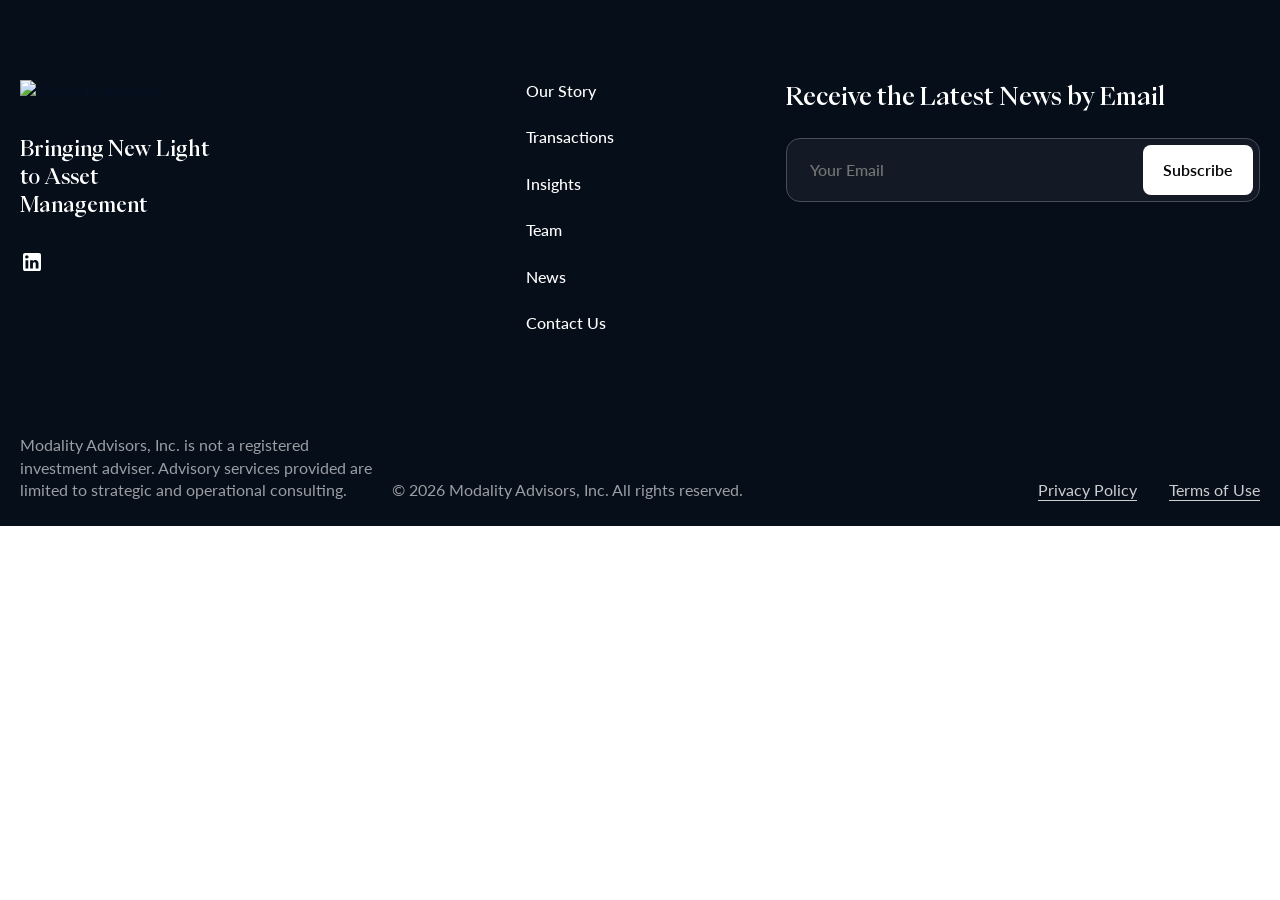
==== commit 9325a5f9: "feat: update code" ====
--- a/index.html
+++ b/index.html
@@ -11,6 +11,7 @@
 	<title></title>
 	<meta name="description" content="SFI">
 	<link rel="stylesheet" href="https://cdn.jsdelivr.net/npm/swiper@11/swiper-bundle.min.css" />
+	<link rel="stylesheet" href="assets/libs/effect-carousel.min.css">
 
 	<link rel="stylesheet" href="assets/fonts/PP-Eiko/stylesheet.css">
 	<link rel="stylesheet" type="text/css" href="assets/css/main.css" />
@@ -21,7 +22,7 @@
 
 <body>
 	<div id="wrapper">
-		<header id="header" class="site-header">
+		<header id="header" class="site-header hidden">
 			<div class="container">
 				<div class="wrap-header">
 					<div class="site-brand">
@@ -42,11 +43,61 @@
 					<div class="wrap-btn-header">
 						<a href="#" class="btn btn-primary ">Contact Us</a>
 					</div>
+					<div class="hambuger-mobile">
+						<span class="lines line-1"></span>
+						<span class="lines line-2"></span>
+						<span class="lines line-3"></span>
+					</div>
 				</div>
 			</div>
 
 		</header>
-		<main id="content" class="site-main">
+		<div class="wrap-menu-mobile">
+			<div class="inner-menu-mobile">
+				<nav class="main-menu">
+					<ul>
+						<li><a href="#">Our Story</a></li>
+						<li><a href="#">Transactions</a></li>
+						<li><a href="#">Insights</a></li>
+						<li><a href="#">Team</a></li>
+						<li><a href="#">News</a></li>
+					</ul>
+				</nav>
+				<div class="contact-info-header">
+					<div class="contact-info-header-group">
+						<span class="contact-info-header-label">Office:</span>
+						<div class="contact-info-header-desc">
+							<address class="">
+								350 Fifth Avenue, Suite 4100<br>
+								New York, NY 10118<br>
+								United States
+							</address>
+						</div>
+					</div>
+
+					<div class="contact-info-header-group">
+						<span class="contact-info-header-label">General Inquiries:</span>
+						<div class="contact-info-header-desc">
+							<a href="mailto:inquiries@modalityadvisors.com"
+								class="contact-info-header-email">inquiries@modalityadvisors.com</a>
+						</div>
+					</div>
+
+					<div class="contact-info-header-group">
+						<span class="contact-info-header-label">Media Inquiries:</span>
+						<div class="contact-info-header-desc">
+							<a href="mailto:media@modalityadvisors.com"
+								class="contact-info-header-email">media@modalityadvisors.com</a>
+						</div>
+
+					</div>
+
+					<a href="#" class="btn btn-primary">Contact Us</a>
+				</div>
+			</div>
+
+		</div>
+		<main id="content" class="site-main hidden" >
 			<div class="relative wrap-hero-bg">
 				<section class="bg-hero">
 					<img src="assets/images/home/bg-hero.png" alt="">
@@ -168,6 +219,76 @@
 					</div>
 				</div>
 
+			</section>
+			<section class="built-for-leaders" style="--bg:url('../images/home/leaders-bg.png');">
+				<div class="container">
+					<div class="built-for-leaders-wrapper">
+						<div class="built-for-leaders-content">
+							<h2 class="built-for-leaders-title">Built For Leaders at the Intersection</h2>
+							<p class="built-for-leaders-subtitle">Supporting Managers Seeking to Expand Client Solutions
+								&
+								Navigating
+								Complexity</p>
+							<p class="built-for-leaders-desc">We serve as a force multiplier for teams requiring
+								high-level
+								strategic
+								counsel and rigorous deal execution.</p>
+						</div>
+						<div class="built-for-leaders-swiper">
+							<div class="swiper ">
+								<div class="swiper-wrapper">
+									<div class="swiper-slide built-for-leaders-slide">
+										<span class="slide-number">01</span>
+										<div>
+											<h3 class="slide-title">Growth-Stage Managers</h3>
+											<p class="slide-desc">architecting their next phase of expansion.</p>
+										</div>
+									</div>
+									<div class="swiper-slide built-for-leaders-slide">
+										<span class="slide-number">02</span>
+										<div>
+											<h3 class="slide-title">Emerging Firms</h3>
+											<p class="slide-desc">encountering critical inflection points in their
+												lifecycle.</p>
+										</div>
+									</div>
+									<div class="swiper-slide built-for-leaders-slide">
+										<span class="slide-number">03</span>
+										<div>
+											<h3 class="slide-title">Institutional Platforms</h3>
+											<p class="slide-desc">operationalizing complex new mandates.</p>
+										</div>
+									</div>
+									<div class="swiper-slide built-for-leaders-slide">
+										<span class="slide-number">04</span>
+										<div>
+											<h3 class="slide-title">Capital Raising</h3>
+											<p class="slide-desc">operationalizing complex new mandates.</p>
+										</div>
+									</div>
+								</div>
+
+								<div class="built-for-leaders-prev btn-leaders-swiper"><svg
+										xmlns="http://www.w3.org/2000/svg" width="24" height="24" viewBox="0 0 24 24"
+										fill="none">
+										<path
+											d="M5.64689 11.6463L10.6469 6.64635C10.7408 6.55246 10.8681 6.49971 11.0009 6.49971C11.1337 6.49971 11.261 6.55246 11.3549 6.64635C11.4488 6.74023 11.5015 6.86757 11.5015 7.00035C11.5015 7.13312 11.4488 7.26046 11.3549 7.35435L7.20789 11.5003L18.0009 11.5003C18.1335 11.5003 18.2607 11.553 18.3544 11.6468C18.4482 11.7406 18.5009 11.8677 18.5009 12.0003C18.5009 12.133 18.4482 12.2601 18.3544 12.3539C18.2607 12.4477 18.1335 12.5003 18.0009 12.5003L7.20789 12.5003L11.3549 16.6463C11.4488 16.7402 11.5015 16.8676 11.5015 17.0003C11.5015 17.1331 11.4488 17.2605 11.3549 17.3543C11.261 17.4482 11.1337 17.501 11.0009 17.501C10.8681 17.501 10.7408 17.4482 10.6469 17.3543L5.64689 12.3543C5.60033 12.3079 5.56339 12.2527 5.53818 12.192C5.51298 12.1312 5.5 12.0661 5.5 12.0003C5.5 11.9346 5.51298 11.8695 5.53818 11.8087C5.56339 11.748 5.60033 11.6928 5.64689 11.6463Z"
+											fill="white" />
+									</svg></div>
+								<div class="built-for-leaders-next btn-leaders-swiper"><svg
+										xmlns="http://www.w3.org/2000/svg" width="24" height="24" viewBox="0 0 24 24"
+										fill="none">
+										<path
+											d="M18.3531 11.6463L13.3531 6.64635C13.2592 6.55246 13.1319 6.49971 12.9991 6.49971C12.8663 6.49971 12.739 6.55246 12.6451 6.64635C12.5512 6.74023 12.4985 6.86757 12.4985 7.00035C12.4985 7.13312 12.5512 7.26046 12.6451 7.35435L16.7921 11.5003L5.99911 11.5003C5.8665 11.5003 5.73932 11.553 5.64555 11.6468C5.55178 11.7406 5.49911 11.8677 5.49911 12.0003C5.49911 12.133 5.55178 12.2601 5.64555 12.3539C5.73932 12.4477 5.8665 12.5003 5.99911 12.5003L16.7921 12.5003L12.6451 16.6463C12.5512 16.7402 12.4985 16.8676 12.4985 17.0003C12.4985 17.1331 12.5512 17.2605 12.6451 17.3543C12.739 17.4482 12.8663 17.501 12.9991 17.501C13.1319 17.501 13.2592 17.4482 13.3531 17.3543L18.3531 12.3543C18.3997 12.3079 18.4366 12.2527 18.4618 12.192C18.487 12.1312 18.5 12.0661 18.5 12.0003C18.5 11.9346 18.487 11.8695 18.4618 11.8087C18.4366 11.748 18.3997 11.6928 18.3531 11.6463Z"
+											fill="white" />
+									</svg></div>
+								<div class="swiper-pagination built-for-leaders-pagination"></div>
+							</div>
+						</div>
+
+					</div>
+
+				</div>
 			</section>
 			<section class="featured-insight">
 				<div class="container">
@@ -270,64 +391,12 @@
 
 	<script type="text/javascript" src="assets/js/jquery-3.5.0.min.js"></script>
 	<script src="https://cdn.jsdelivr.net/npm/swiper@11/swiper-bundle.min.js"></script>
+	<script src="assets/libs/effect-carousel.min.js"></script>
 	<script src="https://cdn.jsdelivr.net/npm/gsap@3/dist/gsap.min.js"></script>
 	<script src="https://cdn.jsdelivr.net/npm/gsap@3/dist/ScrollTrigger.min.js"></script>
 	<script type="text/javascript" src="assets/js/main.js"></script>
 	<script type="text/javascript">
-		document.addEventListener("DOMContentLoaded", function () {
-			const elements = document.querySelectorAll(".typing-fade");
-			if (!elements.length) return;
-
-			elements.forEach((el) => {
-				const text = el.textContent.replace(/\s+/g, " ").trim();
-				el.textContent = "";
-
-				[...text].forEach((char) => {
-					const span = document.createElement("span");
-					span.textContent = char;
-					span.style.color = "rgba(0, 44, 129, 0.40)";
-					el.appendChild(span);
-				});
-
-				const letters = el.querySelectorAll("span");
-
-				function updateTypingByScroll() {
-					const rect = el.getBoundingClientRect();
-					const windowHeight = window.innerHeight;
-
-					const start = windowHeight * 0.8;
-					const end = windowHeight * 0.2;
-
-					let progress = (start - rect.top) / (start - end);
-					progress = Math.max(0, Math.min(1, progress));
-
-					const activeCount = Math.floor(progress * letters.length);
-
-					letters.forEach((letter, index) => {
-						letter.style.color = index < activeCount ? "#002C81" : "rgba(0, 44, 129, 0.40)";
-					});
-				}
-
-				updateTypingByScroll();
-				window.addEventListener("scroll", updateTypingByScroll);
-			});
-
-			const scrollBtn = document.querySelector(".home-hero-scroll");
-			if (!scrollBtn) return;
-
-			scrollBtn.addEventListener("click", function () {
-				const currentSection = scrollBtn.closest("section");
-				if (!currentSection) return;
-
-				const nextSection = currentSection.nextElementSibling;
-				if (nextSection) {
-					nextSection.scrollIntoView({
-						behavior: "smooth",
-						block: "start",
-					});
-				}
-			});
-		});
+
 	</script>
 
 </body>
--- a/assets/libs/effect-carousel.min.css
+++ b/assets/libs/effect-carousel.min.css
@@ -0,0 +1 @@
+.swiper-carousel{position:relative;margin:0 auto;max-width:100%;overflow:hidden}.swiper-carousel .swiper-slide,.swiper-carousel swiper-slide{position:relative}
--- a/assets/css/xh.css
+++ b/assets/css/xh.css
@@ -1,615 +1,765 @@
 .site-header {
-    position: absolute;
-    width: 100%;
-    top: 12px;
-    left: 0;
-    z-index: 99;
+  position: absolute;
+  width: 100%;
+  top: 12px;
+  left: 0;
+  z-index: 999;
 }
 
 .wrap-header {
-    display: flex;
-    justify-content: space-between;
-    align-items: center;
-    padding: 14px 0;
+  display: flex;
+  justify-content: space-between;
+  align-items: center;
+  padding: 14px 0;
 }
 
 .site-brand {
-    width: 143px;
-    aspect-ratio: 143/40;
+  width: 143px;
+  aspect-ratio: 143/40;
 }
 
 .site-brand a {
-    display: block;
+  display: block;
 }
 
 .wrap-btn-header {
-    width: 120px;
+  width: 120px;
 }
 
 .site-brand a img {
-    display: block;
-    width: 100%;
-    object-fit: cover;
-    height: 100%;
-}
-
-.main-menu {}
+  display: block;
+  width: 100%;
+  object-fit: cover;
+  height: 100%;
+}
+
+.main-menu {
+}
 
 .main-menu ul {
-    display: flex;
-    align-items: center;
-    gap: 20px;
+  display: flex;
+  align-items: center;
+  gap: 20px;
 }
 
 .main-menu ul li a {
-    color: #FFF;
-    font-family: Lato;
-    font-size: 16px;
-    font-style: normal;
-    font-weight: 600;
-    line-height: 140%;
-    padding: 8px 12px;
-}
-
-.main-menu ul li a:hover {
+  color: #fff;
+  font-family: Lato;
+  font-size: 16px;
+  font-style: normal;
+  font-weight: 600;
+  line-height: 140%;
+  padding: 8px 12px;
+}
+
+@media (min-width: 1024px) {
+  .main-menu ul li a:hover {
     border-radius: 8px;
-    background: rgba(255, 255, 255, 0.20);
+    background: rgba(255, 255, 255, 0.2);
     backdrop-filter: blur(2px);
+  }
 }
 
 /* footer */
 
 .site-footer {
-    padding: 80px 0 24px;
-    background: #060E1A;
+  padding: 80px 0 24px;
+  background: #060e1a;
 }
 
 .footer-brand {
-    width: 27%;
-    display: flex;
-    flex-direction: column;
-    gap: 32px;
+  width: 27%;
+  display: flex;
+  flex-direction: column;
+  gap: 32px;
 }
 
 .footer-tagline {
-    color: #FFF;
-    font-family: "PP Eiko";
-    font-size: 20px;
-    font-style: normal;
-    font-weight: 400;
-    line-height: 140%;
-    margin-bottom: 0;
-    max-width: 205px;
+  color: #fff;
+  font-family: "PP Eiko";
+  font-size: 20px;
+  font-style: normal;
+  font-weight: 400;
+  line-height: 140%;
+  margin-bottom: 0;
+  max-width: 205px;
 }
 
 .footer-social {
-    display: flex;
-    align-items: center;
-    gap: 4px
-}
-
+  display: flex;
+  align-items: center;
+  gap: 4px;
+}
 
 .footer-social a {
-    display: block;
-
+  display: block;
 }
 
 .footer-social a img,
 .footer-social a svg {
-    display: block;
-}
-
+  display: block;
+}
 
 .footer-newsletter {
-    max-width: 474px;
-    width: 100%;
-}
-
+  max-width: 474px;
+  width: 100%;
+}
 
 .footer-newsletter-title {
-    color: #FFF;
-    font-family: "PP Eiko";
-    font-size: 24px;
-    font-style: normal;
-    font-weight: 400;
-    line-height: 140%;
-    margin-bottom: 24px;
-
+  color: #fff;
+  font-family: "PP Eiko";
+  font-size: 24px;
+  font-style: normal;
+  font-weight: 400;
+  line-height: 140%;
+  margin-bottom: 24px;
 }
 
 .footer-newsletter-form {
-    width: 100%;
-    position: relative;
-    display: inline-flex;
-    padding: 6px 6px 6px 23px;
-    justify-content: space-between;
-    align-items: center;
-    border-radius: 14px;
-    border: 1px solid #494D59;
-    background: rgba(255, 255, 255, 0.05);
-}
-
+  width: 100%;
+  position: relative;
+  display: inline-flex;
+  padding: 6px 6px 6px 23px;
+  justify-content: space-between;
+  align-items: center;
+  border-radius: 14px;
+  border: 1px solid #494d59;
+  background: rgba(255, 255, 255, 0.05);
+}
 
 .footer-newsletter-form input {
-    color: #7E8190;
-    font-family: Lato;
-    font-size: 16px;
-    font-style: normal;
-    font-weight: 500;
-    line-height: 140%;
-    width: calc(100% - 140px);
+  color: #7e8190;
+  font-family: Lato;
+  font-size: 16px;
+  font-style: normal;
+  font-weight: 500;
+  line-height: 140%;
+  width: calc(100% - 140px);
 }
 
 .footer-newsletter-btn {
-    color: #040406;
+  color: #040406;
 }
 
 .footer-nav-list {
-    display: flex;
-    flex-direction: column;
-    gap: 24px;
-
+  display: flex;
+  flex-direction: column;
+  gap: 24px;
 }
 
 .footer-nav-list li a {
-    color: #FFF;
-    font-family: Lato;
-    font-size: 16px;
-    font-style: normal;
-    font-weight: 500;
-    line-height: 140%;
-    /* 22.4px */
+  color: #fff;
+  font-family: Lato;
+  font-size: 16px;
+  font-style: normal;
+  font-weight: 500;
+  line-height: 140%;
+  /* 22.4px */
 }
 
 .footer-top {
-    display: flex;
-    justify-content: space-between;
-    margin-bottom: 100px;
+  display: flex;
+  justify-content: space-between;
+  margin-bottom: 100px;
 }
 
 .footer-disclaimer {
-    color: rgba(255, 255, 255, 0.60);
-    font-family: Lato;
-    font-size: 16px;
-    font-style: normal;
-    font-weight: 400;
-    line-height: 140%;
-    width: 100%;
-    max-width: 352px;
-    margin-bottom: 0;
+  color: rgba(255, 255, 255, 0.6);
+  font-family: Lato;
+  font-size: 16px;
+  font-style: normal;
+  font-weight: 400;
+  line-height: 140%;
+  width: 100%;
+  max-width: 352px;
+  margin-bottom: 0;
 }
 
 .footer-bottom {
-    display: flex;
-    align-items: flex-end;
-    justify-content: space-between;
-    gap: 213px;
+  display: flex;
+  align-items: flex-end;
+  justify-content: space-between;
+  gap: 213px;
 }
 
 .footer-right-bottom {
-    width: calc(100% - 213px - 352px);
-    display: inline-flex;
-    align-items: center;
-    justify-content: space-between;
+  width: calc(100% - 213px - 352px);
+  display: inline-flex;
+  align-items: center;
+  justify-content: space-between;
 }
 
 .footer-copyright {
-    color: rgba(255, 255, 255, 0.60);
-    font-family: Lato;
-    font-size: 16px;
-    font-style: normal;
-    font-weight: 400;
-    margin-bottom: 0;
-    line-height: 140%;
+  color: rgba(255, 255, 255, 0.6);
+  font-family: Lato;
+  font-size: 16px;
+  font-style: normal;
+  font-weight: 400;
+  margin-bottom: 0;
+  line-height: 140%;
 }
 
 .footer-legal {
-    display: flex;
-    align-items: center;
-    gap: 32px;
+  display: flex;
+  align-items: center;
+  gap: 32px;
 }
 
 .footer-legal a {
-    color: rgba(255, 255, 255, 0.80);
-    font-family: Lato;
-    font-size: 16px;
-    font-style: normal;
-    font-weight: 400;
-    line-height: 140%;
-    text-decoration-line: underline;
-    text-decoration-style: solid;
-    text-decoration-skip-ink: auto;
-    text-decoration-thickness: auto;
-    text-underline-offset: auto;
-    text-underline-position: from-font;
+  color: rgba(255, 255, 255, 0.8);
+  font-family: Lato;
+  font-size: 16px;
+  font-style: normal;
+  font-weight: 400;
+  line-height: 140%;
+  text-decoration-line: underline;
+  text-decoration-style: solid;
+  text-decoration-skip-ink: auto;
+  text-decoration-thickness: auto;
+  text-underline-offset: auto;
+  text-underline-position: from-font;
 }
 
 .hero-section {
-    background-image: var(--bg);
-    min-height: var(--height, 850px);
-    background-position: center;
-    background-repeat: no-repeat;
-    background-size: cover;
-    display: flex;
-    align-items: end;
-    justify-content: flex-start;
-    padding: var(--padding, 60px) 0;
-}
-
-
+  background-image: var(--bg);
+  min-height: var(--height, 850px);
+  background-position: center;
+  background-repeat: no-repeat;
+  background-size: cover;
+  display: flex;
+  align-items: end;
+  justify-content: flex-start;
+  padding: var(--padding, 60px) 0;
+}
 
 .hero-section .container {
-    display: flex;
-    flex-direction: column;
-    align-items: flex-start;
-    height: 100%;
-    width: 100%;
-    position: relative;
-
+  display: flex;
+  flex-direction: column;
+  align-items: flex-start;
+  height: 100%;
+  width: 100%;
+  position: relative;
 }
 
 .wrap-btn-hero {
-    display: flex;
-    gap: 20px;
-    margin-top: 40px;
+  display: flex;
+  gap: 20px;
+  margin-top: 40px;
 }
 
 .title-hero {
-
-    color: #FFF;
-    font-family: "PP Eiko";
-    font-size: 80px;
-    font-style: normal;
-    font-weight: 500;
-    line-height: 110%;
-    max-width: 1033px;
-    margin-bottom: 0;
+  color: #fff;
+  font-family: "PP Eiko";
+  font-size: 80px;
+  font-style: normal;
+  font-weight: 500;
+  line-height: 110%;
+  max-width: 1033px;
+  margin-bottom: 0;
 }
 
 .desc-hero {
-    color: #FFF;
-    font-family: Lato;
-    font-size: 20px;
-    font-style: normal;
-    font-weight: 500;
-    line-height: 140%;
-    margin-top: 24px;
+  color: #fff;
+  font-family: Lato;
+  font-size: 20px;
+  font-style: normal;
+  font-weight: 500;
+  line-height: 140%;
+  margin-top: 24px;
 }
 
 .desc-hero p {
-    margin-bottom: 0;
+  margin-bottom: 0;
 }
 
 .scroll-explore {
-    display: inline-flex;
-    align-items: center;
-    gap: 2px;
-    cursor: pointer;
-    position: absolute;
-    right: -20px;
-    bottom: 0;
+  display: inline-flex;
+  align-items: center;
+  gap: 2px;
+  cursor: pointer;
+  position: absolute;
+  right: -20px;
+  bottom: 0;
 }
 
 .scroll-explore p {
-    color: rgba(255, 255, 255, 0.60);
-    font-family: Lato;
-    font-size: 16px;
-    font-style: normal;
-    font-weight: 400;
-    line-height: 140%;
-    /* 22.4px */
-    margin-bottom: 0;
+  color: rgba(255, 255, 255, 0.6);
+  font-family: Lato;
+  font-size: 16px;
+  font-style: normal;
+  font-weight: 400;
+  line-height: 140%;
+  /* 22.4px */
+  margin-bottom: 0;
 }
 
 .scroll-explore span {
-    width: 24px;
-    height: 24px;
-    justify-content: center;
-    aspect-ratio: 1/1;
-    display: flex;
-    align-items: center;
+  width: 24px;
+  height: 24px;
+  justify-content: center;
+  aspect-ratio: 1/1;
+  display: flex;
+  align-items: center;
 }
 
 .inner-introduction-home {
-    max-width: 788px;
-    margin-left: auto;
-    margin-right: 32px;
+  max-width: 788px;
+  margin-left: auto;
+  margin-right: 32px;
 }
 
 .introduction-home {
-    padding-top: 189px;
-    padding-bottom: 155px;
-
+  padding-top: 189px;
+  padding-bottom: 155px;
 }
 
 .site-main {
-    position: relative;
+  position: relative;
 }
 
 .bg-hero {
-    position: absolute;
-    top: 0;
-    left: 0;
-    z-index: 0;
-    width: 100%;
+  position: absolute;
+  top: 0;
+  left: 0;
+  z-index: 0;
+  width: 100%;
 }
 
 .bg-hero img {
-    width: 100%;
+  width: 100%;
 }
 
 .hero-section {
-    /* position: relative; */
-    z-index: 1;
+  /* position: relative; */
+  z-index: 1;
 }
 
 .introduction-home {
-    z-index: 1;
-    position: relative;
+  z-index: 1;
+  position: relative;
 }
 
 .relative {
-    position: relative;
+  position: relative;
 }
 
 .heading-introduction-home {
-    display: flex;
-    gap: 16px;
-    align-items: center;
-    margin-bottom: 24px
+  display: flex;
+  gap: 16px;
+  align-items: center;
+  margin-bottom: 24px;
 }
 
 .heading-introduction-home img {
-    display: block;
+  display: block;
 }
 
 .heading-introduction-home h2 {
-    color: var(--Blue, #002C81);
-    font-family: Lato;
-    font-size: 16px;
-    font-style: normal;
-    font-weight: 600;
-    line-height: 140%;
+  color: var(--Blue, #002c81);
+  font-family: Lato;
+  font-size: 16px;
+  font-style: normal;
+  font-weight: 600;
+  line-height: 140%;
 }
 
 .content-introduction-home {
-    color: rgba(0, 44, 129, 0.40);
-    font-family: Lato;
-    font-size: 32px;
-    font-style: normal;
-    font-weight: 500;
-    line-height: 140%;
-    letter-spacing: 0.64px;
+  color: rgba(0, 44, 129, 0.4);
+  font-family: Lato;
+  font-size: 32px;
+  font-style: normal;
+  font-weight: 500;
+  line-height: 140%;
+  letter-spacing: 0.64px;
 }
 
 .content-introduction-home span {
-    color: var(--Blue, #002C81);
+  color: var(--Blue, #002c81);
 }
 
 .wrap-hero-bg {
-    overflow: hidden;
+  overflow: hidden;
 }
 
 .what-we-do {
-    border-top: 1px solid #CED6E5;
+  border-top: 1px solid #ced6e5;
 }
 
 .what-we-do {
-    display: flex;
-    align-items: flex-start;
-    position: relative;
+  display: flex;
+  align-items: flex-start;
+  position: relative;
 }
 
 .what-we-do-header {
-    padding: 0 154px 0 60px
+  padding: 0 154px 0 60px;
 }
 
 .what-we-do-col-left {
-    width: 45%;
-    padding: 0;
-    padding: 80px 0 130px 0;
-    position: sticky;
-    top: 0;
-    height: 100dvh;
-    display: flex;
-    flex-direction: column;
-    justify-content: space-between;
-    border-right: 1px solid #CED6E5;
+  width: 45%;
+  padding: 0;
+  padding: 80px 0 130px 0;
+  position: sticky;
+  top: 0;
+  height: 100dvh;
+  display: flex;
+  flex-direction: column;
+  justify-content: space-between;
+  border-right: 1px solid #ced6e5;
 }
 
 .what-we-do-col-right {
-    width: 55%;
-    padding-top: 100dvh;
-    padding-bottom: 127px;
-    padding-left: 80px;
+  width: 55%;
+  padding-top: 100dvh;
+  padding-bottom: 127px;
+  padding-left: 80px;
 }
 
 .what-we-do-label {
-    display: flex;
-    align-items: center;
-    gap: 9px;
-    color: #031124;
-    font-family: Lato;
-    font-size: 16px;
-    font-style: normal;
-    font-weight: 600;
-    line-height: 140%;
-    margin-bottom: 24px;
+  display: flex;
+  align-items: center;
+  gap: 9px;
+  color: #031124;
+  font-family: Lato;
+  font-size: 16px;
+  font-style: normal;
+  font-weight: 600;
+  line-height: 140%;
+  margin-bottom: 24px;
 }
 
 .what-we-do-label svg {
-    display: block;
+  display: block;
 }
 
 .what-we-do-title {
-    color: #031124;
-    font-family: "PP Eiko";
-    font-size: 60px;
-    font-style: normal;
-    font-weight: 500;
-    line-height: 120%;
-    max-width: 517px;
-    margin-bottom: 40px;
+  color: #031124;
+  font-family: "PP Eiko";
+  font-size: 60px;
+  font-style: normal;
+  font-weight: 500;
+  line-height: 120%;
+  max-width: 517px;
+  margin-bottom: 40px;
 }
 
 .what-we-do-desc {
-    color: #031124;
-    font-family: Lato;
-    font-size: 20px;
-    font-style: normal;
-    font-weight: 400;
-    line-height: 140%;
-    max-width: 414px;
+  color: #031124;
+  font-family: Lato;
+  font-size: 20px;
+  font-style: normal;
+  font-weight: 400;
+  line-height: 140%;
+  max-width: 414px;
 }
 
 .what-we-do-tagline {
-    padding: 36px 111px 0 60px;
-    border-top: 1px solid #CED6E5;
-    color: #69707F;
-    font-family: Lato;
-    font-size: 20px;
-    font-style: normal;
-    font-weight: 400;
-    line-height: 140%;
-    /* 28px */
+  padding: 36px 111px 0 60px;
+  border-top: 1px solid #ced6e5;
+  color: #69707f;
+  font-family: Lato;
+  font-size: 20px;
+  font-style: normal;
+  font-weight: 400;
+  line-height: 140%;
+  /* 28px */
 }
 
 .what-we-do-tagline strong {
-    color: var(--Navy, #021024);
-    font-weight: 600;
+  color: var(--Navy, #021024);
+  font-weight: 600;
 }
 
 .what-we-do-item {
-    padding: 60px 100px 60px 100px;
-    position: relative;
-
+  padding: 60px 100px 60px 100px;
+  position: relative;
 }
 
 .what-we-do-item::after {
-    content: '';
-    position: absolute;
-    bottom: 0;
-    left: 0;
-    width: 100%;
-    height: 1px;
-    background: linear-gradient(90deg, rgba(206, 214, 229, 0.00) 0%, rgba(206, 214, 229, 0.50) 50%, #CED6E5 100%);
+  content: "";
+  position: absolute;
+  bottom: 0;
+  left: 0;
+  width: 100%;
+  height: 1px;
+  background: linear-gradient(
+    90deg,
+    rgba(206, 214, 229, 0) 0%,
+    rgba(206, 214, 229, 0.5) 50%,
+    #ced6e5 100%
+  );
 }
 
 .what-we-do-item:last-child::after {
-    display: none;
+  display: none;
 }
 
 .what-we-do-item-header {
-    display: flex;
-    align-items: center;
-    margin-bottom: 24px;
-    gap: 16px;
+  display: flex;
+  align-items: center;
+  margin-bottom: 24px;
+  gap: 16px;
 }
 
 .what-we-do-item-icon {
-    width: 32px;
-    height: 32px;
-    display: flex;
-    align-items: center;
-    justify-content: center;
+  width: 32px;
+  height: 32px;
+  display: flex;
+  align-items: center;
+  justify-content: center;
 }
 
 .what-we-do-item-icon img {
-    display: block;
+  display: block;
 }
 
 .what-we-do-item-title {
-    color: #081E48;
-    font-family: "PP Eiko";
-    font-size: 40px;
-    font-style: normal;
-    font-weight: 400;
-    line-height: 120%;
-    width: calc(100% - 32px - 16px);
+  color: #081e48;
+  font-family: "PP Eiko";
+  font-size: 40px;
+  font-style: normal;
+  font-weight: 400;
+  line-height: 120%;
+  width: calc(100% - 32px - 16px);
 }
 
 .what-we-do-item-desc {
-    color: #031124;
-    font-family: Lato;
-    font-size: 20px;
-    font-style: normal;
-    font-weight: 400;
-    line-height: 140%;
-    max-width: 461px;
+  color: #031124;
+  font-family: Lato;
+  font-size: 20px;
+  font-style: normal;
+  font-weight: 400;
+  line-height: 140%;
+  max-width: 461px;
 }
 
 .what-we-do-item {
-    opacity: 0.2;
-    transition: all 0.3s ease-in-out;
+  opacity: 0.2;
+  transition: all 0.3s ease-in-out;
 }
 
 .what-we-do-item--active {
-    opacity: 1;
-    padding-left: 0;
-    padding-top: 0;
+  opacity: 1;
+  padding-left: 0;
+  padding-top: 0;
 }
 
 .featured-insight {
-    padding: 100px 0 120px;
-    background: #021024;
+  padding: 100px 0 120px;
+  background: #021024;
 }
 
 .featured-insight-label {
-    color: #FFF;
-    font-family: Lato;
-    font-size: 16px;
-    font-style: normal;
-    font-weight: 600;
-    line-height: 140%;
-    /* 22.4px */
-    display: flex;
-    gap: 10px;
-    align-items: center;
-    margin-bottom: 60px;
-
+  color: #fff;
+  font-family: Lato;
+  font-size: 16px;
+  font-style: normal;
+  font-weight: 600;
+  line-height: 140%;
+  /* 22.4px */
+  display: flex;
+  gap: 10px;
+  align-items: center;
+  margin-bottom: 60px;
 }
 
 .featured-insight-label svg {
-    display: block;
+  display: block;
 }
 
 .featured-insight-grid {
-    display: grid;
-    gap: 110px;
-    grid-template-columns: repeat(2, 1fr);
+  display: grid;
+  gap: 110px;
+  grid-template-columns: repeat(2, 1fr);
 }
 
 .featured-insight-item {
-    padding-top: 24px;
-    padding-right: 71px;
-    border-top: 1px solid #38475C;
+  padding-top: 24px;
+  padding-right: 71px;
+  border-top: 1px solid #38475c;
 }
 
 .featured-insight-title {
-    color: #FFF;
-    font-family: "PP Eiko";
-    font-size: 32px;
-    font-style: normal;
-    font-weight: 400;
-    line-height: 140%;
-    /* 44.8px */
-    margin-bottom: 34px;
+  color: #fff;
+  font-family: "PP Eiko";
+  font-size: 32px;
+  font-style: normal;
+  font-weight: 400;
+  line-height: 140%;
+  /* 44.8px */
+  margin-bottom: 34px;
 }
 
 .featured-insight-date {
-    color: rgba(255, 255, 255, 0.40);
-    font-family: Lato;
-    font-size: 16px;
-    font-style: normal;
-    font-weight: 400;
-    line-height: 140%;
-    margin-bottom: 32px;
-}
-.featured-insight-item .btn-primary{
-    font-weight: 400;
-
+  color: rgba(255, 255, 255, 0.4);
+  font-family: Lato;
+  font-size: 16px;
+  font-style: normal;
+  font-weight: 400;
+  line-height: 140%;
+  margin-bottom: 32px;
+}
+.featured-insight-item .btn-primary {
+  font-weight: 400;
 }
 .featured-insight-item .btn-primary:hover {
-    background: var(--Gold, #CAA878);
-    color: #fff;
-}+  background: var(--Gold, #caa878);
+  color: #fff;
+}
+.built-for-leaders {
+  padding: 40px 0;
+  background-image: var(--bg);
+  background-size: cover;
+  background-position: center;
+  background-repeat: no-repeat;
+}
+
+.built-for-leaders-wrapper {
+  display: flex;
+
+  gap: 40px;
+}
+.built-for-leaders-content {
+  width: calc(50% - 40px);
+  display: flex;
+  align-items: flex-start;
+  justify-content: flex-end;
+  flex-direction: column;
+}
+.built-for-leaders-swiper {
+  width: calc(50%);
+  border-radius: 16px;
+  background: rgba(255, 255, 255, 0.2);
+  padding: 185px 151px 185px 192px;
+  backdrop-filter: blur(25px);
+}
+.built-for-leaders-title {
+  color: #fff;
+  font-family: "PP Eiko";
+  font-size: 60px;
+  font-style: normal;
+  font-weight: 500;
+  line-height: 120%;
+  max-width: 515px;
+  padding-bottom: 32px;
+  border-bottom: 1px solid #38475c;
+}
+.built-for-leaders-subtitle {
+  color: #fff;
+  font-family: Lato;
+  font-size: 28px;
+  font-style: normal;
+  font-weight: 300;
+  line-height: 120%; /* 33.6px */
+  max-width: 527px;
+  margin-bottom: 0;
+  margin-top: 16px;
+}
+.built-for-leaders-desc {
+  color: #fff;
+  font-family: Lato;
+  font-size: 16px;
+  font-style: normal;
+  font-weight: 500;
+  line-height: 140%; /* 22.4px */
+  max-width: 433px;
+  margin-top: 24px;
+  margin-bottom: 20px;
+}
+.built-for-leaders-slide {
+  width: 353px;
+  height: 400px;
+  aspect-ratio: 353/400;
+  border-radius: 12px;
+  border: 1px solid rgba(255, 255, 255, 0.8);
+  background: linear-gradient(0deg, #002c81 0%, rgba(0, 44, 129, 0.4) 100%);
+  backdrop-filter: blur(24px);
+  display: flex;
+  justify-content: space-between;
+  flex-direction: column;
+  padding: 32px;
+  position: relative;
+  overflow: hidden;
+}
+
+.slide-number {
+  color: var(--Gold, #caa878);
+  font-family: Lato;
+  font-size: 16px;
+  font-style: normal;
+  font-weight: 300;
+  line-height: 140%;
+}
+
+.built-for-leaders-slide .slide-title {
+  color: #fff;
+  font-family: "PP Eiko";
+  font-size: 24px;
+  font-style: normal;
+  font-weight: 500;
+  line-height: 120%; /* 28.8px */
+  max-width: 206px;
+  margin-bottom: 16px;
+}
+.built-for-leaders-slide .slide-desc {
+  color: rgba(255, 255, 255, 0.8);
+  font-family: Lato;
+  font-size: 16px;
+  font-style: normal;
+  font-weight: 400;
+  max-width: 180px;
+  line-height: 140%;
+  margin: 0;
+}
+.btn-leaders-swiper {
+  width: 40px;
+  height: 40px;
+  aspect-ratio: 1/1;
+  background: var(--Gold, #caa878);
+  border: rgba(255, 255, 255, 0.8);
+  backdrop-filter: blur(24px);
+  display: flex;
+  align-items: center;
+  justify-content: center;
+  position: absolute;
+  border-radius: 50%;
+  top: 50%;
+  transform: translateY(-50%);
+  cursor: pointer;
+  transition: all 0.3s ease-in-out;
+}
+.btn-leaders-swiper:hover {
+  background: #002c81;
+}
+.built-for-leaders-prev {
+  left: -96px;
+}
+.built-for-leaders-next {
+  right: -96px;
+}
+
+.built-for-leaders .swiper-pagination-bullet {
+  background: #6a7079;
+  width: 5px;
+  height: 5px;
+  margin: 0 !important;
+  opacity: 1 !important;
+}
+.built-for-leaders .swiper-pagination-bullet-active {
+  background: #caa878;
+  width: 8px;
+  height: 8px;
+}
+.built-for-leaders .built-for-leaders-pagination {
+  display: flex;
+  align-items: center;
+  justify-content: center;
+  gap: 6px;
+  bottom: -33px;
+}
+.hambuger-mobile {
+  display: none;
+}
+.wrap-menu-mobile {
+  display: none;
+}
--- a/assets/css/responsive.css
+++ b/assets/css/responsive.css
@@ -1,139 +1,186 @@
 @media (max-width: 1280px) {
-
-    .right-header {
-        padding-right: 0;
-
-    }.site-brand{
-        margin: 0;
-    }
+  .footer-bottom {
+    gap: 20px;
+  }
+  .footer-right-bottom {
+    width: calc(100% - 20px - 352px);
+  }
 }
 
 @media (max-width: 1023px) {
-    .right-header {
-        padding-right: 0;
-        position: absolute;
-        width: 300px;
-        top: 0;
-        right: 0;
-        display: flex;
-        gap: 10px;
-        flex-direction: column;
-        background: #0D2E59;
-        box-shadow: -2px 0px 12px 0px #00000040;
-        padding: 58px 16px 94px;
-        align-items: flex-start;
-        max-height: 100dvh;
-        overflow-y: auto;
-        transform: translateX(100%);
-        transition: all 0.5s ease-in-out;
-    }
+  .main-menu,
+  .wrap-btn-header {
+    display: none;
+  }
+  .hambuger-mobile {
+    position: relative;
+    width: 32px;
+    height: 32px;
+    aspect-ratio: 1/1;
+    display: flex;
+    align-items: center;
+    justify-content: center;
+  }
 
-    .right-header.is-open {
-        transform: translateX(0);
+  .lines {
+    width: 24px;
+    height: 2px;
+    background: #fff;
+    display: block;
+    position: absolute;
+    top: 50%;
+    border-radius: 2px;
+    left: 50%;
+    margin-left: -10.5px;
+    margin-top: -1.5px;
+    -webkit-transition: -webkit-transform 200ms;
+    transition: -webkit-transform 200ms;
+    transition: transform 200ms;
+    transition:
+      transform 200ms,
+      -webkit-transform 200ms;
+  }
 
-    }
+  .line-1 {
+    -webkit-transform: translate3d(0, -6px, 0);
+    transform: translate3d(0, -6px, 0);
+  }
 
-    .main-menu .menu li .sub-menu li a img {
-        filter: brightness(0) invert(1);
-    }
+  .line-2 {
+    -webkit-transform: translate3d(0, 0, 0);
+    transform: translate3d(0, 0, 0);
+  }
 
-    .menu-lang {
-        order: -1;
-        width: 100%;
-        display: flex;
-        justify-content: flex-end;
-        align-items: center;
-    }
+  .line-3 {
+    -webkit-transform: translate3d(0, 6px, 0);
+    transform: translate3d(0, 6px, 0);
+  }
 
-    .main-menu .menu li a {
-        padding: 0 0 16px;
-        font-family: Epilogue;
-        font-weight: 300;
-        font-size: 20px;
-        line-height: 26.67px;
-        letter-spacing: 0px;
-        color: #fff;
-    }
+  .hambuger-mobile.exit .line-1 {
+    -webkit-transform: translate3d(0, 0, 0) rotate(45deg);
+    transform: translate3d(0, 0, 0) rotate(45deg);
+  }
 
-    .main-menu .menu {
-        display: block;
-    }
+  .hambuger-mobile.exit .line-2 {
+    opacity: 0;
+    -webkit-transform: translate3d(0, 0, 0) scale(0.1, 1);
+    transform: translate3d(0, 0, 0) scale(0.1, 1);
+  }
 
-    .wrap-header {
-        padding: 12px 16px;
-
-    }
-
-    .hambuger-mobile {
-        position: relative;
-        background: #0D2E59;
-        height: 30px;
-        width: 30px;
-        display: flex;
-        align-items: center;
-        justify-content: center;
-
-    }
-
-    .lines {
-        width: 20px;
-        height: 2px;
-        background: #fff;
-        display: block;
-        position: absolute;
-        top: 50%;
-        left: 50%;
-        margin-left: -10.5px;
-        margin-top: -1.5px;
-        -webkit-transition: -webkit-transform 200ms;
-        transition: -webkit-transform 200ms;
-        transition: transform 200ms;
-        transition: transform 200ms, -webkit-transform 200ms;
-    }
-
-    .line-1 {
-        -webkit-transform: translate3d(0, -6px, 0);
-        transform: translate3d(0, -6px, 0);
-    }
-
-    .line-2 {
-        -webkit-transform: translate3d(0, 0, 0);
-        transform: translate3d(0, 0, 0);
-
-    }
-
-    .line-3 {
-        -webkit-transform: translate3d(0, 6px, 0);
-        transform: translate3d(0, 6px, 0);
-    }
-
-    .hambuger-mobile.exit .line-1 {
-        -webkit-transform: translate3d(0, 0, 0) rotate(45deg);
-        transform: translate3d(0, 0, 0) rotate(45deg);
-    }
-
-    .hambuger-mobile.exit .line-2 {
-        opacity: 0;
-        -webkit-transform: translate3d(0, 0, 0) scale(0.1, 1);
-        transform: translate3d(0, 0, 0) scale(0.1, 1);
-    }
-
-    .hambuger-mobile.exit .line-3 {
-        -webkit-transform: translate3d(0, 0, 0) rotate(-45deg);
-        transform: translate3d(0, 0, 0) rotate(-45deg);
-    }
-
-    .sub-menu {
-        display: none;
-    }
-
-    .main-menu .menu li .sub-menu li a {
-        font-family: Epilogue;
-        font-weight: 300;
-        font-size: 14px;
-        line-height: 18.67px;
-        letter-spacing: 0px;
-        padding: 0 0 10px;
-        color: #fff;
-    }
-}+  .hambuger-mobile.exit .line-3 {
+    -webkit-transform: translate3d(0, 0, 0) rotate(-45deg);
+    transform: translate3d(0, 0, 0) rotate(-45deg);
+  }
+  .inner-menu-mobile .main-menu {
+    display: block;
+  }
+  .inner-menu-mobile {
+    display: flex;
+    flex-direction: column;
+    align-items: flex-start;
+    justify-content: space-between;
+    height: 100%;
+    overflow-y: auto;
+  }
+  .wrap-menu-mobile {
+    height: 100dvh;
+    width: calc(100% - 60px);
+    position: absolute;
+    top: 0;
+    left: 0;
+    background: #021024;
+    z-index: 998;
+    display: block;
+    padding: 166px 30px 32px 20px;
+    transform: translateX(-100%);
+    transition: all 0.3s ease-in-out;
+  }
+  .overflow-hidden {
+    overflow: hidden;
+  }
+  .wrap-menu-mobile.active {
+    transform: translateX(0);
+  }
+  .main-menu ul {
+    flex-direction: column;
+    gap: 24px;
+    align-items: flex-start;
+  }
+  .main-menu ul a {
+    padding: 0;
+    color: var(--Light-Grey, #f7f7f7);
+    font-family: Lato;
+    font-size: 24px;
+    font-style: normal;
+    font-weight: 400;
+    line-height: 140%;
+  }
+  .contact-info-header-label {
+    color: var(--Dark-Grey, #68707e);
+    font-family: Lato;
+    font-size: 14px;
+    font-style: normal;
+    font-weight: 400;
+    line-height: 140%; /* 19.6px */
+    margin-bottom: 6px;
+  }
+  .contact-info-header-desc {
+    max-width: 225px;
+    color: #dbdbdd;
+    font-family: Lato;
+    font-size: 16px;
+    font-style: normal;
+    font-weight: 300;
+    line-height: 140%; /* 22.4px */
+  }
+  .contact-info-header-desc a {
+    color: #dbdbdd;
+    font-family: Lato;
+    font-size: 16px;
+    font-style: normal;
+    font-weight: 400;
+    line-height: 140%; /* 22.4px */
+  }
+  .contact-info-header-group {
+    margin-bottom: 32px;
+  }
+  .site-brand {
+    width: 120px;
+    height: 34px;
+    aspect-ratio: 60/17;
+  }
+  .wrap-header {
+    padding: 0;
+  }
+  .site-header {
+    top: 32px;
+  }
+  .footer-top {
+    flex-direction: column;
+    align-items: center;
+    justify-content: center;
+  }
+  .footer-brand {
+    margin-bottom: 50px;
+    max-width: 215px;
+    gap: 24px;
+    width: 100%;
+    align-items: center;
+  }
+  .footer-tagline {
+    max-width: 100%;
+    text-align: center;
+  }
+  .footer-nav-list li a {
+    color: var(--Light-Grey, #f7f7f7);
+    text-align: center;
+    font-family: Lato;
+    font-size: 20px;
+    font-style: normal;
+    font-weight: 400;
+    line-height: 140%;
+  }
+  .footer-nav{
+    margin-bottom: 50px;
+  }
+}
